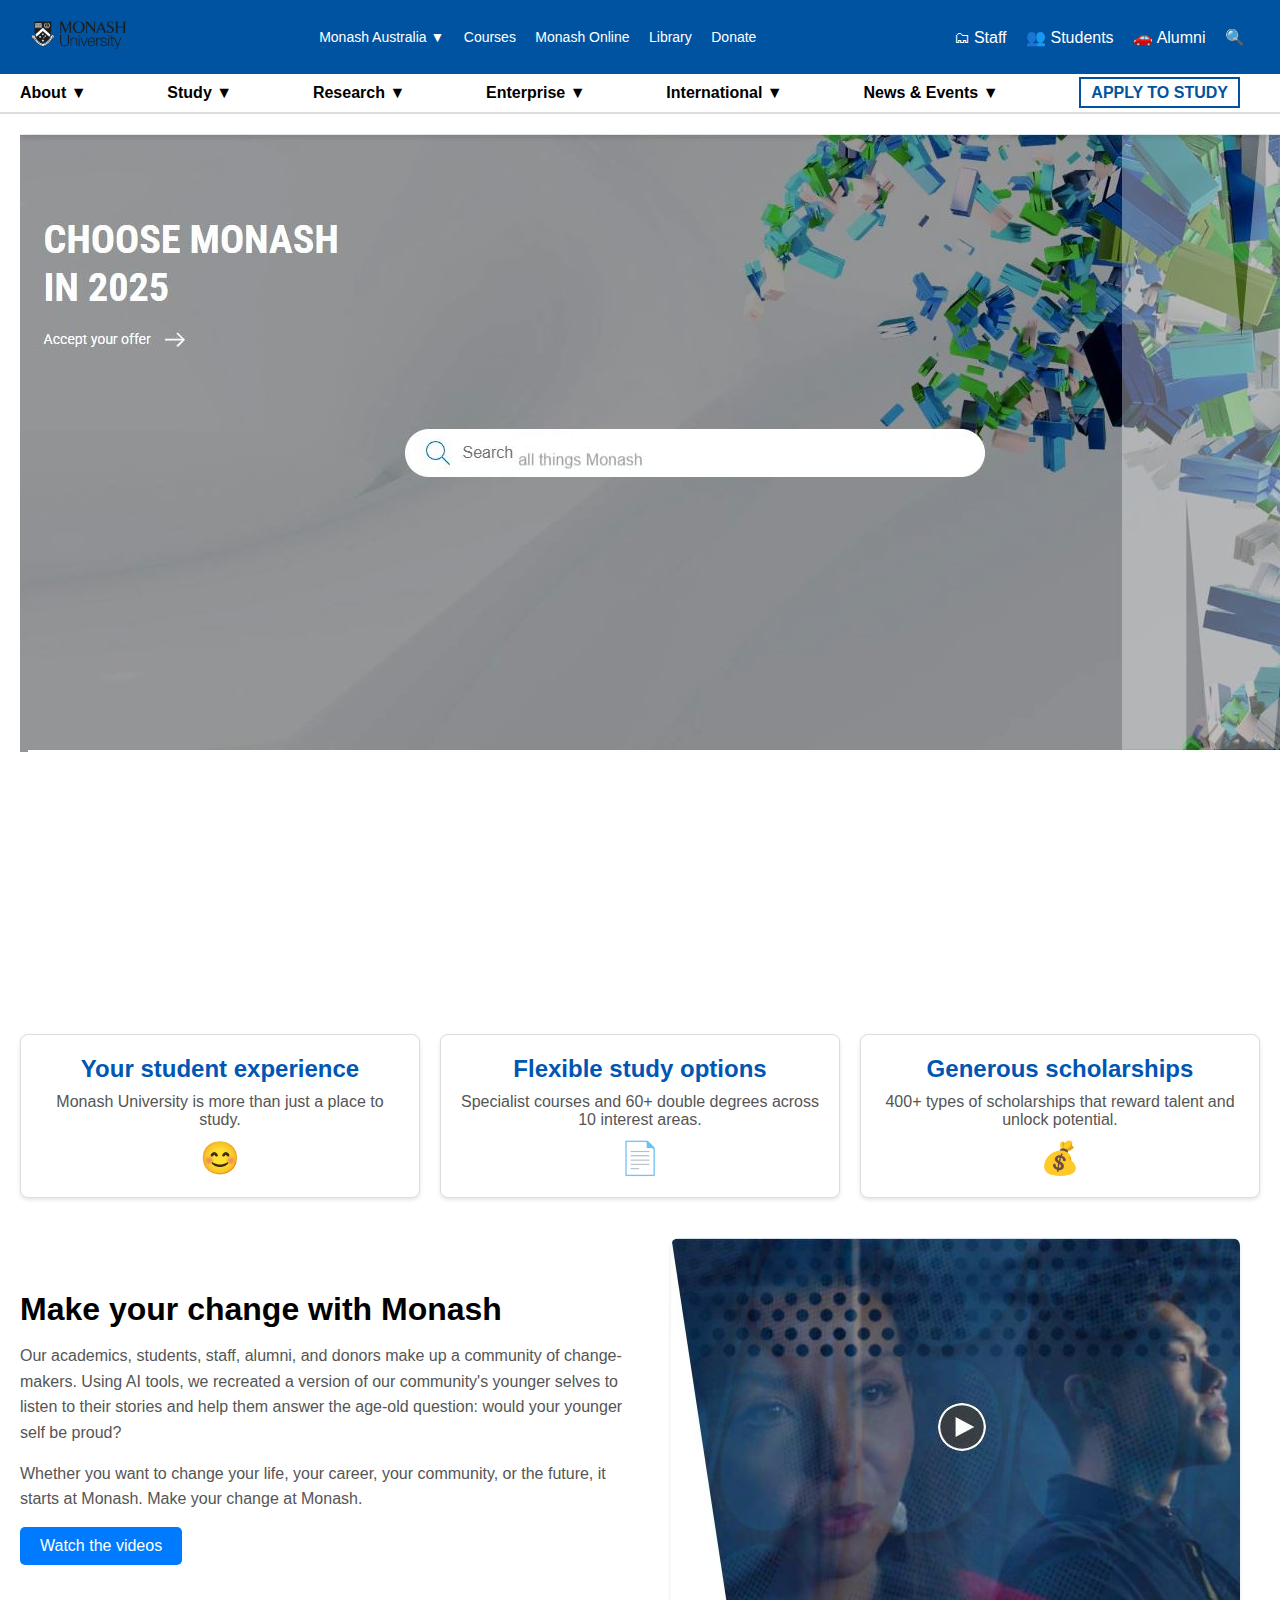
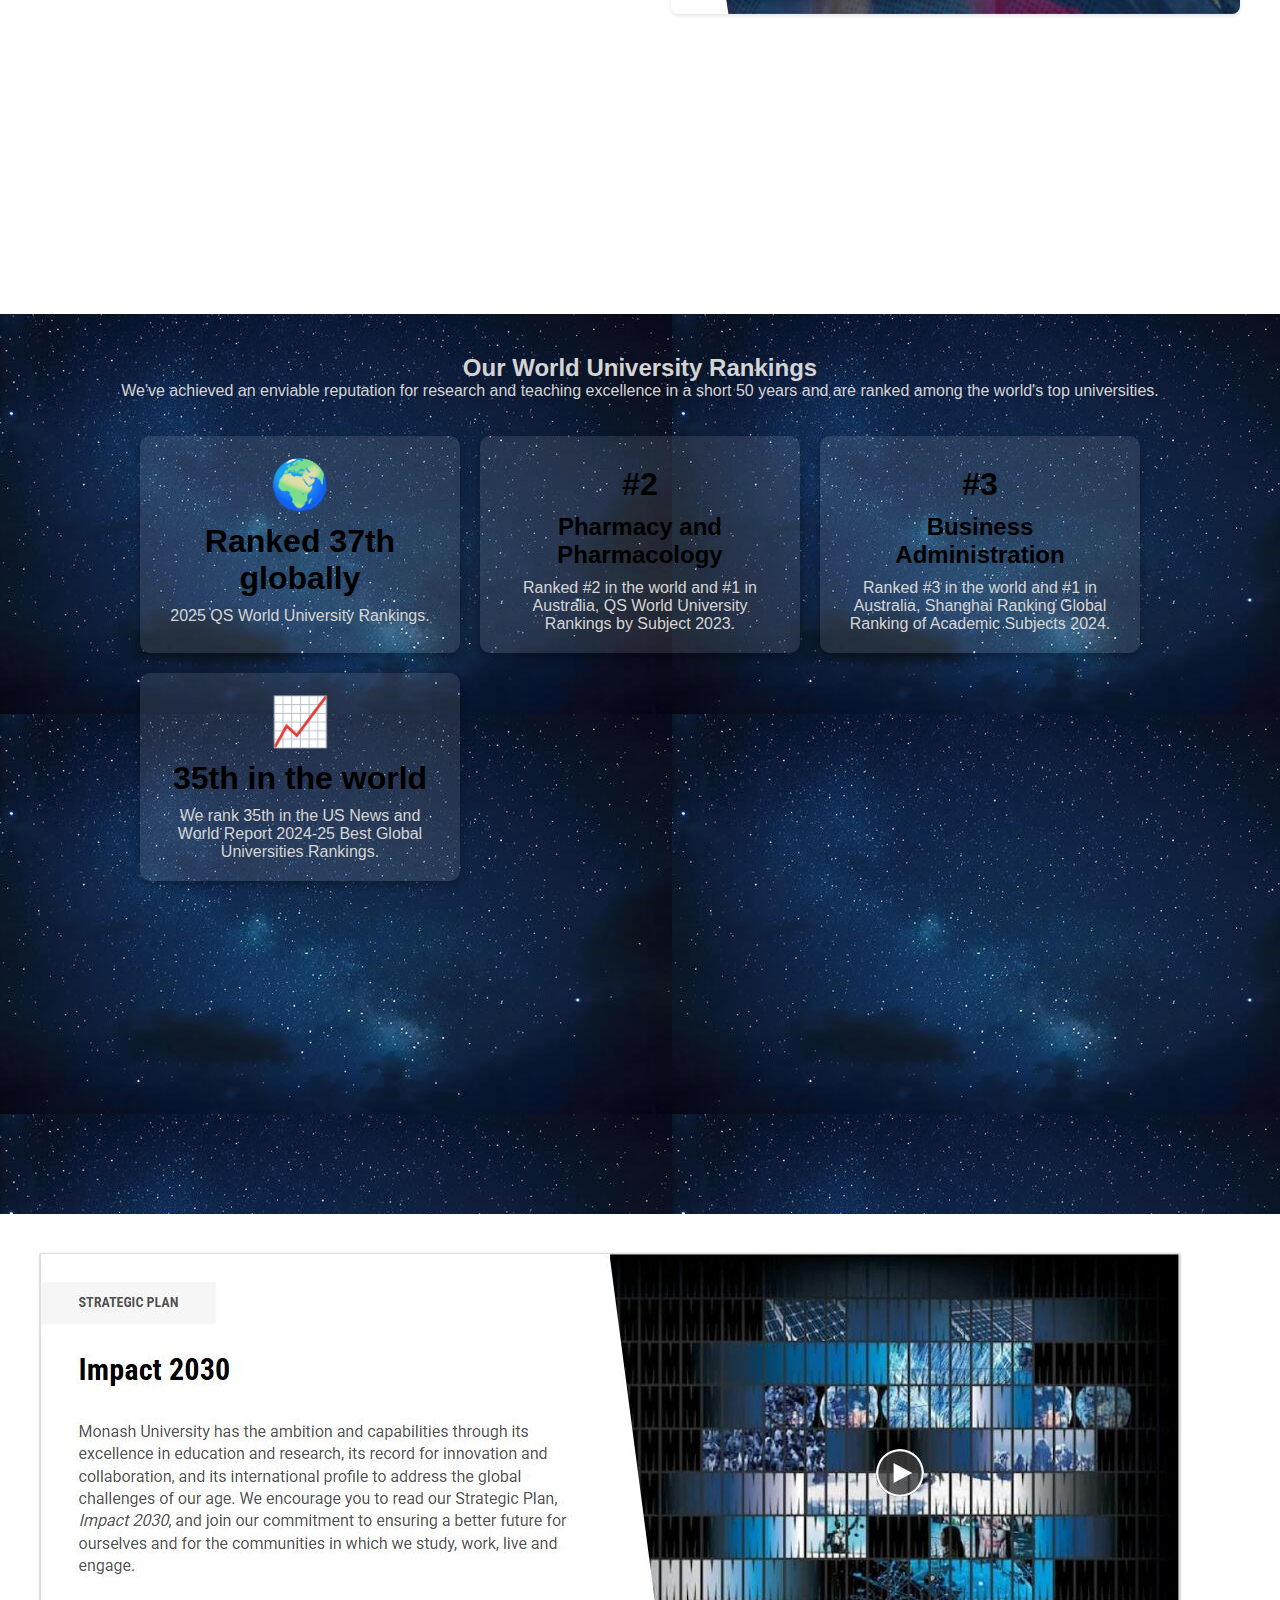
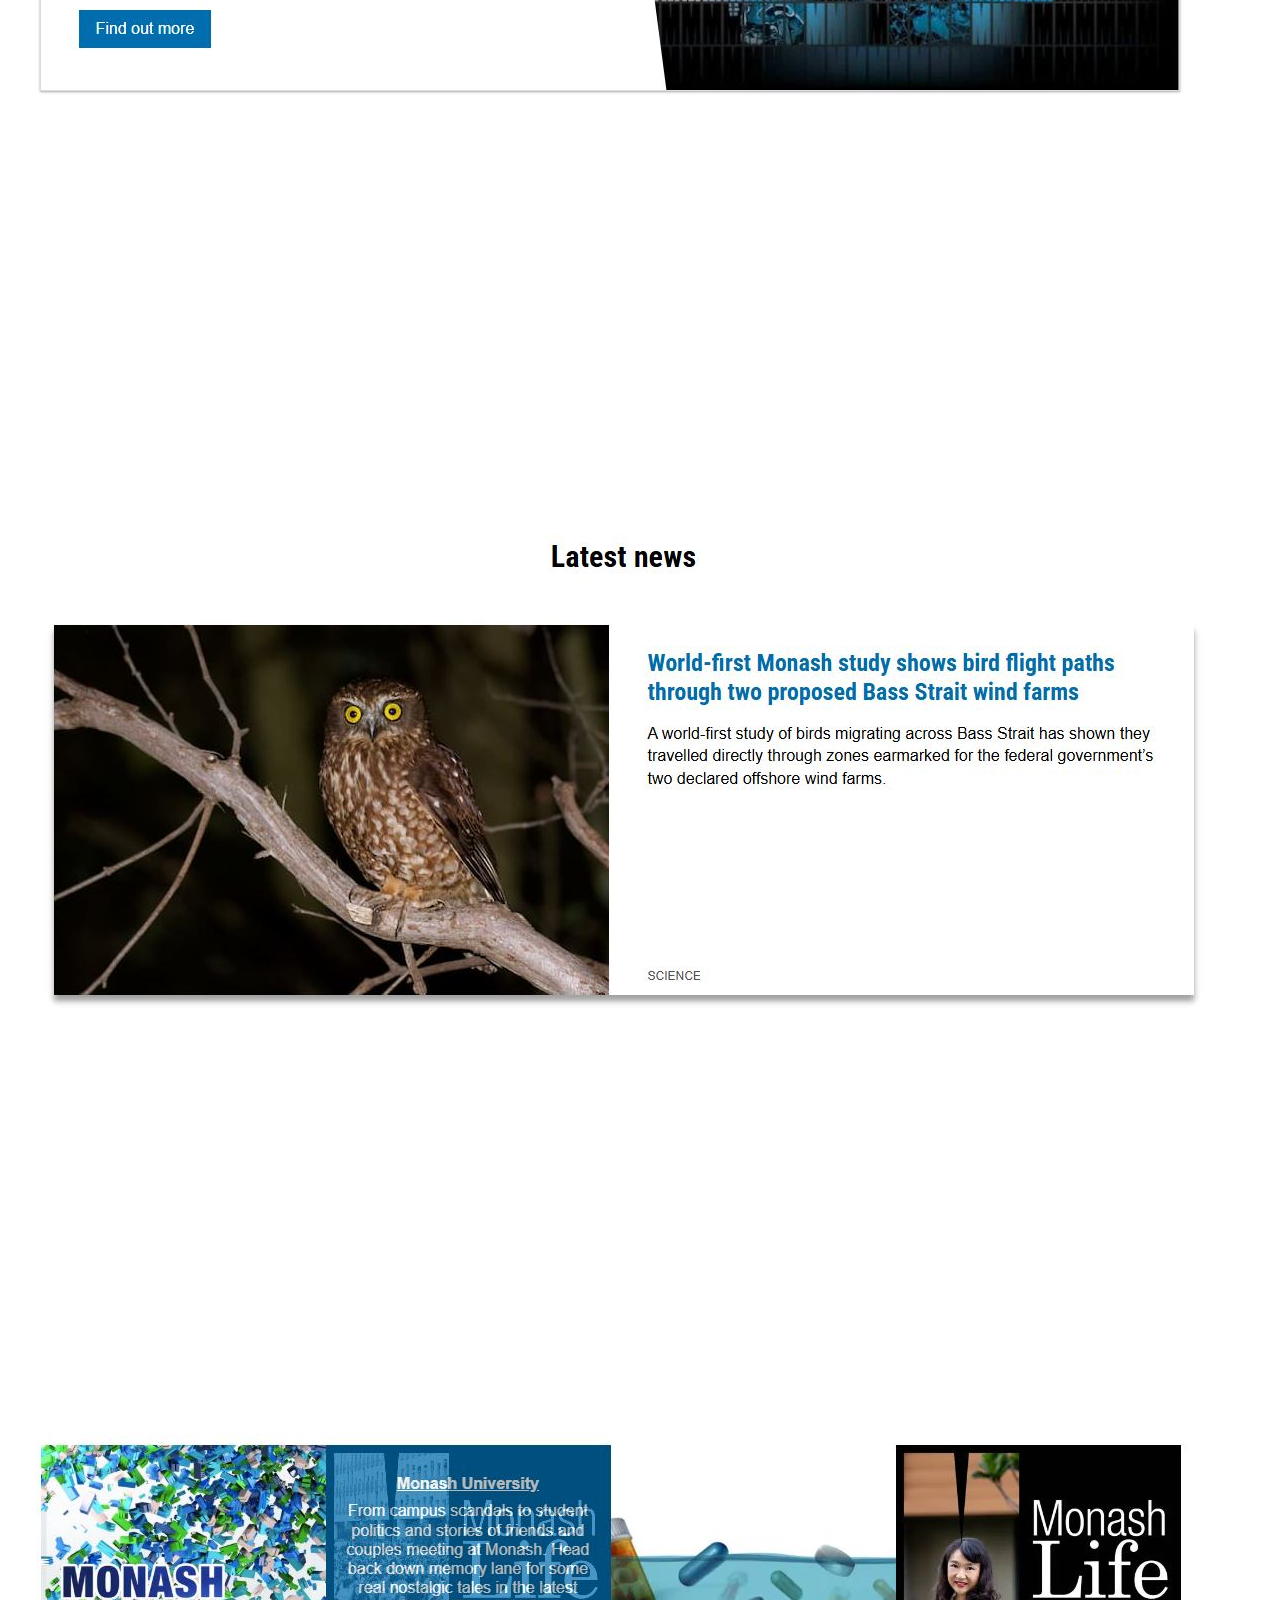
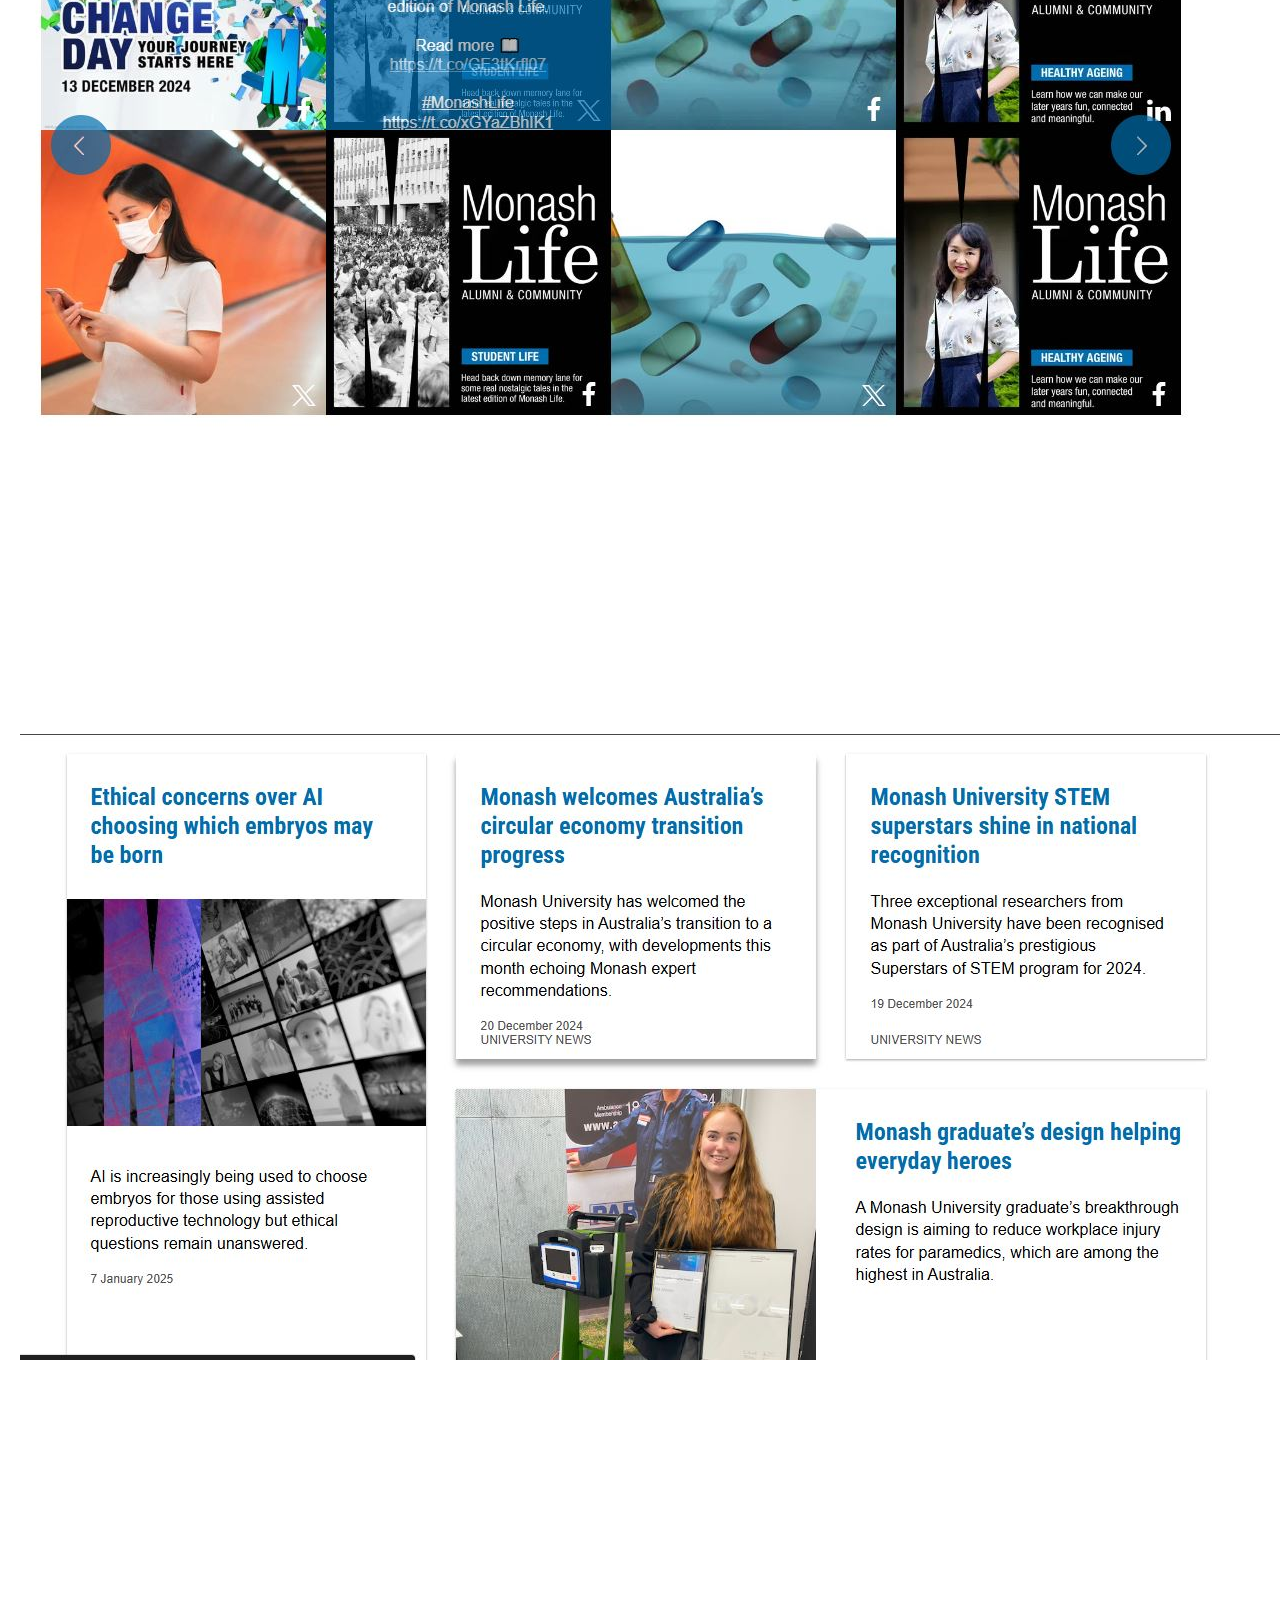
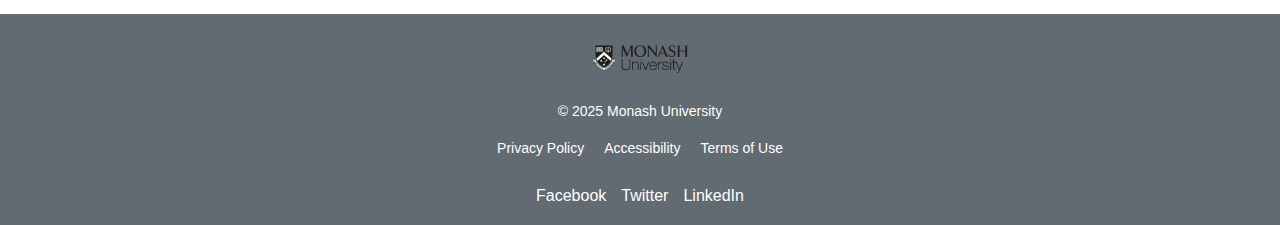
==== home.html @ 0e844076 "first commit" ====
<!DOCTYPE html>
<html lang="en">
<head>
    <meta charset="UTF-8">
    <meta name="viewport" content="width=device-width, initial-scale=1.0">
    <title>Monash University</title>
    <link rel="stylesheet" href="style.css">
</head>
<body>

  <header class="header">
    <div class="header-top">
        <a href="#" class="logo">
            <img src="monash logo.png" alt="Monash University Logo">
        </a>
        <div class="header-links">
            <a href="#">Monash Australia ▼</a>
            <a href="#">Courses</a>
            <a href="#">Monash Online</a>
            <a href="#">Library</a>
            <a href="#">Donate</a>
        </div>
        <div class="header-icons">
            <a href="#">🗂 Staff</a>
            <a href="#">👥 Students</a>
            <a href="#">🚗 Alumni</a>
            <a href="#">🔍</a>
        </div>
    </div>
</header>

<nav class="navbar">
    <ul class="nav-list">
      <li class="dropdown">
        <a href="#">About ▼</a>
        <ul class="dropdown-menu">
            <li><a href="#">Who we are</a></li>
            <li><a href="#">Structure</a></li>
        </ul>
    </li>
    <li class="dropdown">
      <a href="#">Study ▼</a>
      <ul class="dropdown-menu">
          <li><a href="#">Why Monash</a></li>
          <li><a href="#">How to Apply</a></li>
      </ul>
  </li>
  <li class="dropdown">
    <a href="#">Research ▼</a>
    <ul class="dropdown-menu">
        <li><a href="#">Find a Researcher</a></li>
        <li><a href="#">Donate to researcher</a></li>
    </ul>
</li><li class="dropdown">
  <a href="#">Enterprise ▼</a>
  <ul class="dropdown-menu">
      <li><a href="#">Contact Us</a></li>
  </ul>
</li>
        <li class="dropdown">
            <a href="#">International ▼</a>
            <ul class="dropdown-menu">
                <li><a href="#">Global Partnership</a></li>
                <li><a href="#">Programs</a></li>
            </ul>
        </li>
        <li class="dropdown">
          <a href="#">News & Events ▼</a>
          <ul class="dropdown-menu">
              <li><a href="#">Upcoming Events</a></li>
          </ul>
      </li>
        <li>
            <a href="#" class="btn-apply">Apply to Study</a>
        </li>
    </ul>
</nav>



<section id="section a" class="section a">
  <img src="front page.JPG" alt="front page">
</section>
<section class="features-section">
  <div class="features-grid">
    <div class="feature-card">
      <h3>Your student experience</h3>
      <p>Monash University is more than just a place to study.</p>
      <div class="icon">😊</div>
    </div>
    <div class="feature-card">
      <h3>Flexible study options</h3>
      <p>Specialist courses and 60+ double degrees across 10 interest areas.</p>
      <div class="icon">📄</div>
    </div>
    <div class="feature-card">
      <h3>Generous scholarships</h3>
      <p>400+ types of scholarships that reward talent and unlock potential.</p>
      <div class="icon">💰</div>
    </div>
  </div>
  <div class="highlight-section">
    <div class="highlight-text">
      <h2>Make your change with Monash</h2>
      <p>
        Our academics, students, staff, alumni, and donors make up a community of change-makers. Using AI tools, we recreated a version of our community's younger selves to listen to their stories and help them answer the age-old question: would your younger self be proud?
      </p>
      <p>
        Whether you want to change your life, your career, your community, or the future, it starts at Monash. Make your change at Monash.
      </p>
      <a href="#" class="cta-button">Watch the videos</a>
    </div>
    <div class="highlight-image">
      <img src="img1.JPG" alt="Video Placeholder">
    </div>
  </div>
</section>


<section class="rank">
<section class="rankings-section">
  <h2 class="hehe">Our World University Rankings</h2>
  <p class="hehe">
    We've achieved an enviable reputation for research and teaching excellence in a short 50 years and are ranked among the world's top universities.
  </p>
  <br>
  <br>
  <div class="rankings-grid">
    <div class="ranking-card">
      <div class="icon">🌍</div>
      <h2>Ranked 37th globally</h2>
      <p>2025 QS World University Rankings.</p>
    </div>
    <div class="ranking-card">
      <h2>#2</h2>
      <h3>Pharmacy and Pharmacology</h3>
      <p>
        Ranked #2 in the world and #1 in Australia, QS World University Rankings by Subject 2023.
      </p>
    </div>
    <div class="ranking-card">
      <h2>#3</h2>
      <h3>Business Administration</h3>
      <p>
        Ranked #3 in the world and #1 in Australia, Shanghai Ranking Global Ranking of Academic Subjects 2024.
      </p>
    </div>
    <div class="ranking-card">
      <div class="icon">📈</div>
      <h2>35th in the world</h2>
      <p>
        We rank 35th in the US News and World Report 2024-25 Best Global Universities Rankings.
      </p>
    </div>
  </div>
</section>
</section>



<section id="section d" class="section-d">
  
  <img src="SEC-D.JPG" alt="section D">
</section>


<section id="section e" class="section-e">
  <img src="SEC=E.JPG" alt="section E"> 
</section>

<section id="section f" class="section-f">
  <img src="sec g.JPG" alt="section G"> 
</section>

<section id="section f" class="section-f">
  <img src="CONTENT.JPG" alt="section F"> 
</section>

    <footer class="footer">
      <div class="footer-content">
          <div class="footer-logo">
              <img src="monash logo.png" alt="Monash University Logo">
              <p>© 2025 Monash University</p>
          </div>
          <div class="footer-links">
              <ul>
                  <li><a href="#">Privacy Policy</a></li>
                  <li><a href="#">Accessibility</a></li>
                  <li><a href="#">Terms of Use</a></li>
              </ul>
          </div>
          <div class="footer-social">
              <a href="#">Facebook</a>
              <a href="#">Twitter</a>
              <a href="#">LinkedIn</a>
          </div>
      </div>
  </footer>

</body>
</html>
---- style.css ----
body {
    font-family: Arial, sans-serif;
    margin: 0;
    padding: 0;
    scroll-behavior: smooth;
}
* {
    margin: 0;
    padding: 0;
    box-sizing: border-box;
    font-family: Arial, sans-serif;
}

/* Header Styles */
.header {
    background-color: #0053A0;
    color: white;
    padding: 10px 20px;
}

.header-top {
    display: flex;
    justify-content: space-between;
    align-items: center;
}

.logo img {
    height: 50px;
}

.header-links a, .header-icons a {
    color: white;
    margin-right: 15px;
    text-decoration: none;
    font-size: 14px;
}

.header-icons a {
    font-size: 16px;
}

/* Navbar Styles */
.navbar {
    background-color: white;
    padding: 10px 20px;
    border-bottom: 2px solid #ddd;
}

.nav-list {
    list-style: none;
    display: flex;
    align-items: center;
    justify-content: space-between;
}

.nav-list li {
    margin-right: 20px;
    position: relative;
}

.nav-list a {
    text-decoration: none;
    color: black;
    font-size: 16px;
    font-weight: bold;
}

.nav-list .btn-apply {
    border: 2px solid #0053A0;
    padding: 5px 10px;
    color: #0053A0;
    text-transform: uppercase;
    font-weight: bold;
    text-align: center;
}

/* Dropdown Styles */
.dropdown-menu {
    display: none;
    position: absolute;
    background-color: white;
    border: 1px solid #ddd;
    top: 100%;
    left: 0;
    list-style: none;
    padding: 10px 0;
    z-index: 100;
}

.dropdown-menu li {
    padding: 5px 20px;
    white-space: nowrap;
}

.dropdown-menu li a {
    color: black;
    text-decoration: none;
}

.dropdown:hover .dropdown-menu {
    display: block;
}




  
   
  section {
    position:center;
    padding: 20px;
    height: 100vh; /* For demonstration, each section takes full viewport height */
  }
  
  /* Footer Styling */
.footer {
    background-color: #626a72; /* Monash Blue */
    color: white;
    padding: 20px 0;
    text-align: center;
}

.footer-content {
    display: flex;
    flex-direction: column;
    align-items: center;
    justify-content: center;
    max-width: 1200px;
    margin: 0 auto;
    text-align: center;
}

.footer-logo img {
    height: 50px;
    margin-bottom: 10px;
}

.footer-logo p {
    font-size: 14px;
    margin-top: 5px;
}

.footer-links ul {
    list-style: none;
    display: flex;
    gap: 20px;
    margin: 20px 0;
}

.footer-links li {
    display: inline;
}

.footer-links a {
    color: white;
    text-decoration: none;
    font-size: 14px;
}

.footer-links a:hover {
    text-decoration: underline;
}

.footer-social {
    display: flex;
    gap: 15px;
    margin-top: 10px;
}

.footer-social a {
    color: white;
    text-decoration: none;
    font-size: 16px;
}

.footer-social a:hover {
    text-decoration: underline;
}
  section a{
    background-image: url("front page.JPG");
    size-adjust: auto;
  }


  section-e{
    body {
        font-family: Arial, sans-serif;
        margin: 0;
        padding: 0;
        background-color: #f9f9f9;
      }
      
      .news-container {
        width: 80%;
        max-width: 1200px;
        margin: 50px auto;
        background-color: #ffffff;
        box-shadow: 0 4px 6px rgba(0, 0, 0, 0.1);
        border-radius: 8px;
        overflow: hidden;
        padding: 20px;
      }
      
      .news-header {
        font-size: 24px;
        font-weight: bold;
        margin-bottom: 20px;
        color: #000;
        text-align: center;
      }
      
      .news-content {
        display: flex;
        gap: 20px;
      }
      
      .news-image {
        width: 40%;
        max-height: 300px;
        object-fit: cover;
        border-radius: 8px;
      }
      
      .news-text {
        width: 60%;
        display: flex;
        flex-direction: column;
        justify-content: space-between;
      }
      
      .news-title {
        font-size: 20px;
        font-weight: bold;
        color: #0056b3;
        margin-bottom: 10px;
      }
      
      .news-description {
        font-size: 16px;
        line-height: 1.6;
        color: #333;
      }
      
      .news-category {
        font-size: 14px;
        font-weight: bold;
        text-transform: uppercase;
        color: #888;
        margin-top: 10px;
      }

  }


  section-d{
    background-image: url("SEC=E.JPG");
    size-adjust: auto;
  }


  section-f{
    body {
        font-family: Arial, sans-serif;
        margin: 0;
        padding: 0;
        background-color: #f9f9f9;
      }
      
      .strategic-plan-container {
        width: 80%;
        max-width: 1200px;
        margin: 50px auto;
        background-color: #ffffff;
        display: flex;
        align-items: center;
        gap: 20px;
        padding: 20px;
        border-radius: 8px;
        box-shadow: 0 4px 6px rgba(0, 0, 0, 0.1);
      }
      
      .strategic-plan-text {
        width: 50%;
      }
      
      .strategic-plan-header {
        font-size: 14px;
        font-weight: bold;
        text-align: center;
        text-transform: uppercase;
        color: #666;
        margin-bottom: 10px;
      }
      
      
      .plan-title {
        font-size: 24px;
        font-weight: bold;
        color: #000;
        margin-bottom: 15px;
      }
      
      .plan-description {
        font-size: 16px;
        line-height: 1.6;
        color: #333;
        margin-bottom: 20px;
      }
      
      .plan-button {
        display: inline-block;
        padding: 10px 20px;
        background-color: #0056b3;
        color: #ffffff;
        text-decoration: none;
        border-radius: 4px;
        font-size: 14px;
        font-weight: bold;
        transition: background-color 0.3s ease;
      }
      
      .plan-button:hover {
        background-color: #003d82;
      }
      
      .strategic-plan-image {
        width: 50%;
        position: relative;
      }
      
      .plan-image {
        size-adjust: auto;
      }
      
      .play-button {
        position: absolute;
        top: 50%;
        left: 50%;
        transform: translate(-50%, -50%);
        background-color: rgba(0, 0, 0, 0.6);
        color: #ffffff;
        width: 50px;
        height: 50px;
        display: flex;
        align-items: center;
        justify-content: center;
        border-radius: 50%;
        cursor: pointer;
      }
      
      .play-button span {
        font-size: 24px;
        line-height: 1;
      }
  }



.features-section{
    /* styles.css */
body {
    margin: 0;
    font-family: Arial, sans-serif;
    color: #333;
    background-color: #f8f9fa;
  }
  
  .features-section {
    padding: 40px 20px;
  }
  
  .features-grid {
    display: grid;
    grid-template-columns: repeat(auto-fit, minmax(250px, 1fr));
    gap: 20px;
    margin-bottom: 40px;
  }
  
  .feature-card {
    background: #fff;
    padding: 20px;
    border: 1px solid #ddd;
    border-radius: 8px;
    text-align: center;
    box-shadow: 0 2px 4px rgba(0, 0, 0, 0.1);
    transition: transform 0.3s;
  }
  
  .feature-card:hover {
    transform: translateY(-10px);
  }
  
  .feature-card h3 {
    font-size: 1.5em;
    margin-bottom: 10px;
    color: #0056b3;
  }
  
  .feature-card p {
    font-size: 1em;
    color: #555;
  }
  
  .feature-card .icon {
    font-size: 2em;
    margin-top: 10px;
    color: #007bff;
  }
  
  .highlight-section {
    display: flex;
    flex-wrap: wrap;
    gap: 20px;
    align-items: center;
  }
  
  .highlight-text {
    flex: 1;
    min-width: 300px;
  }
  
  .highlight-text h2 {
    font-size: 2em;
    color: #000;
    margin-bottom: 15px;
  }
  
  .highlight-text p {
    font-size: 1em;
    line-height: 1.6;
    margin-bottom: 15px;
    color: #555;
  }
  
  .highlight-text .cta-button {
    display: inline-block;
    padding: 10px 20px;
    background: #007bff;
    color: #fff;
    text-decoration: none;
    border-radius: 5px;
    transition: background 0.3s;
  }
  
  .highlight-text .cta-button:hover {
    background: #0056b3;
  }
  
  .highlight-image {
    flex: 1;
    min-width: 300px;
    text-align: center;
  }
  
  .highlight-image img {
    max-width: 100%;
    border-radius: 8px;
    box-shadow: 0 2px 4px rgba(0, 0, 0, 0.1);
  }
}

.rankings-section{
body {
    margin: 0;
    font-family: Arial, sans-serif;
    background-color: #0d52b9;
    color: #fff;
  }
  .rankings-section {
    text-align: center;
    padding: 50px 20px;
  }
  
  .rankings-section h1 {
    font-size: 2.5em;
    margin-bottom: 20px;
  }
  
  .rankings-section .description {
    font-size: 1.2em;
    margin-bottom: 40px;
    color: #d4d4d4;
  }
  
  .rankings-grid {
    display: grid;
    grid-template-columns: repeat(auto-fit, minmax(250px, 1fr));
    gap: 20px;
    max-width: 1000px;
    margin: 0 auto;
  }
  
  .ranking-card {
    background: rgba(255, 255, 255, 0.1);
    padding: 20px;
    border-radius: 10px;
    box-shadow: 0 4px 8px rgba(0, 0, 0, 0.3);
    text-align: center;
    transition: transform 0.3s;
  }
  
  .ranking-card:hover {
    transform: translateY(-10px);
  }
  
  .ranking-card h2 {
    font-size: 2em;
    margin: 10px 0;
  }
  
  .ranking-card h3 {
    font-size: 1.5em;
    margin: 10px 0;
  }
  
  .ranking-card p {
    font-size: 1em;
    color: #d4d4d4;
  }
  
  .ranking-card .icon {
    font-size: 3em;
    margin-bottom: 10px;
  }
}

.hehe{
    color: #d4d4d4;
    text-align: center;
}
.hehe h2{
    
    color: #d4d4d4;
    text-align: center;
}
.rank{
   background-image: url(pic.jpg);

}
/* Media Queries for Responsiveness */
@media only screen and (max-width: 768px) {
  .header-top,
  .header-links,
  .header-icons,
  .nav-list {
      flex-direction: column; /* Stack header and nav items vertically on small screens */
      align-items: center; /* Center items horizontally */
      text-align: center; /* Center text in header and nav items */
  }

  .highlight-section {
      flex-direction: column; /* Stack highlight section elements vertically on small screens */
      align-items: center; /* Center content horizontally */
      text-align: center; /* Center text in highlight section */
  }
}
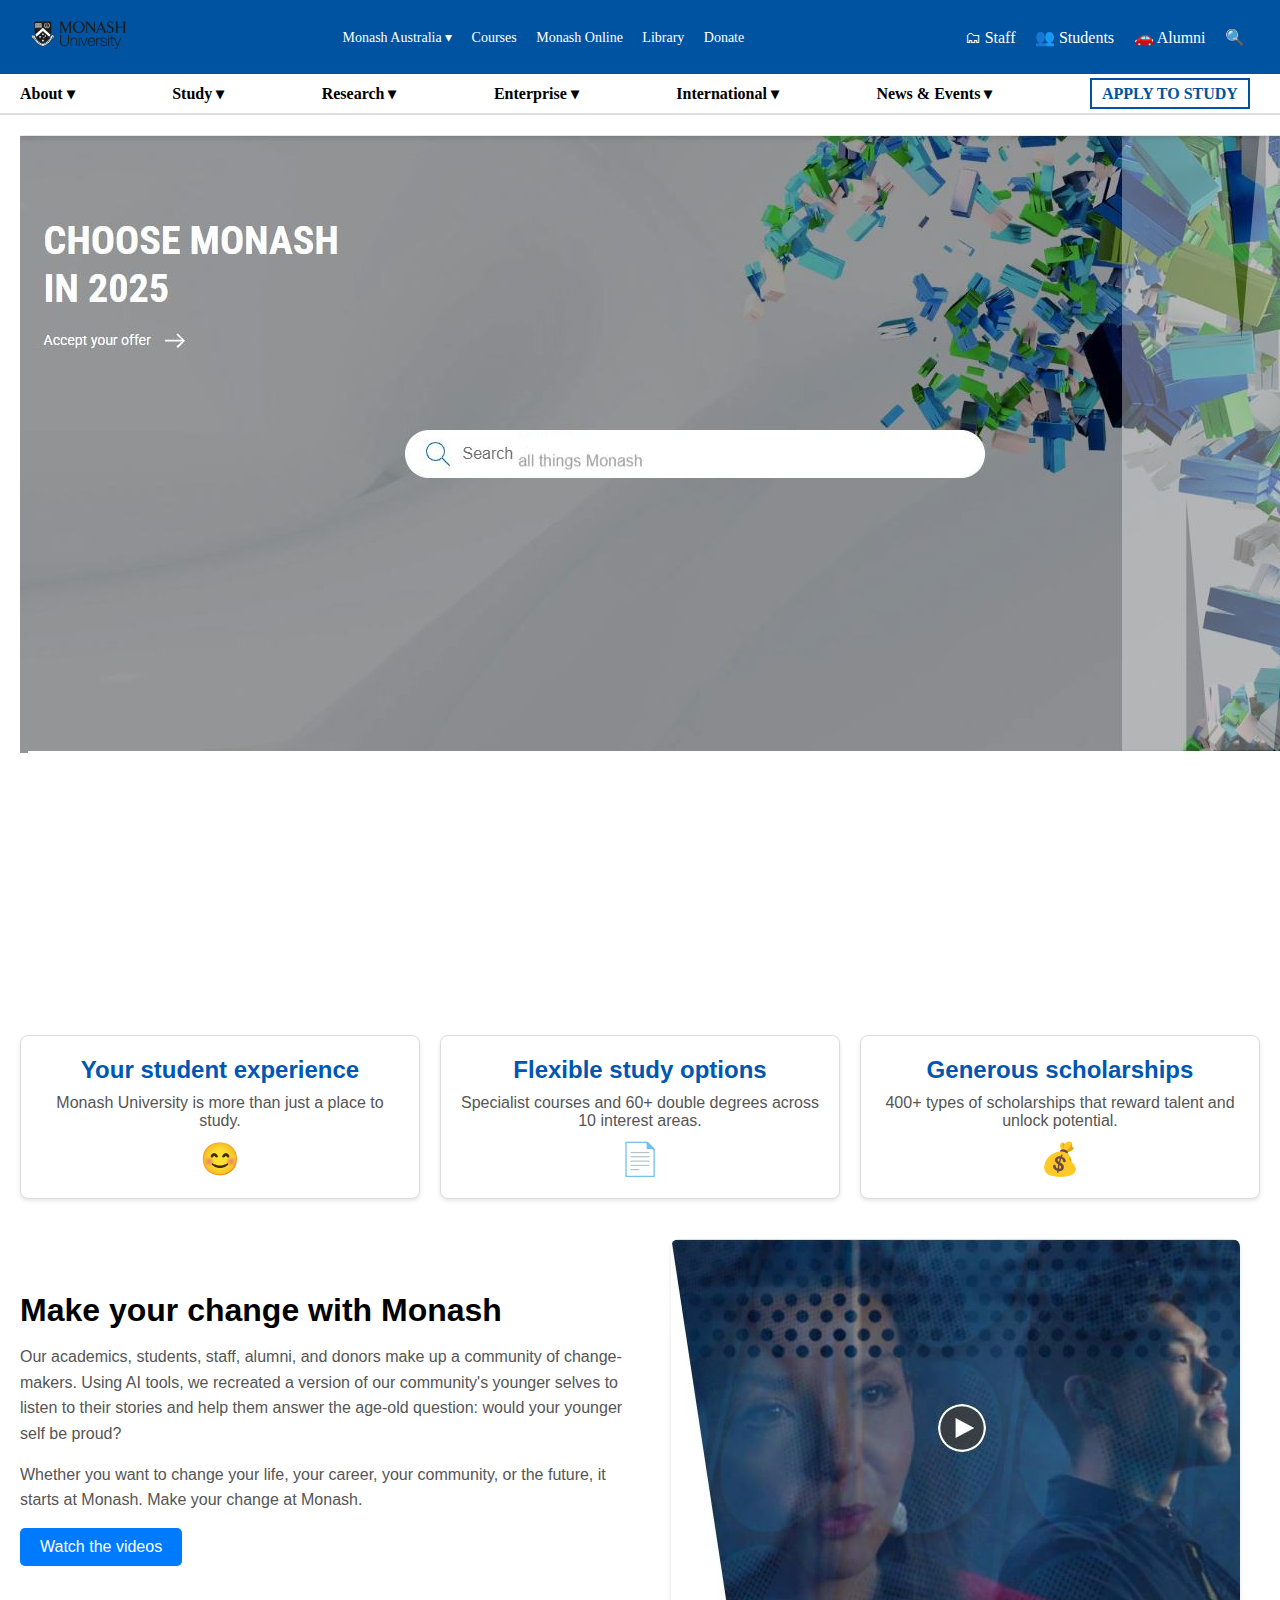
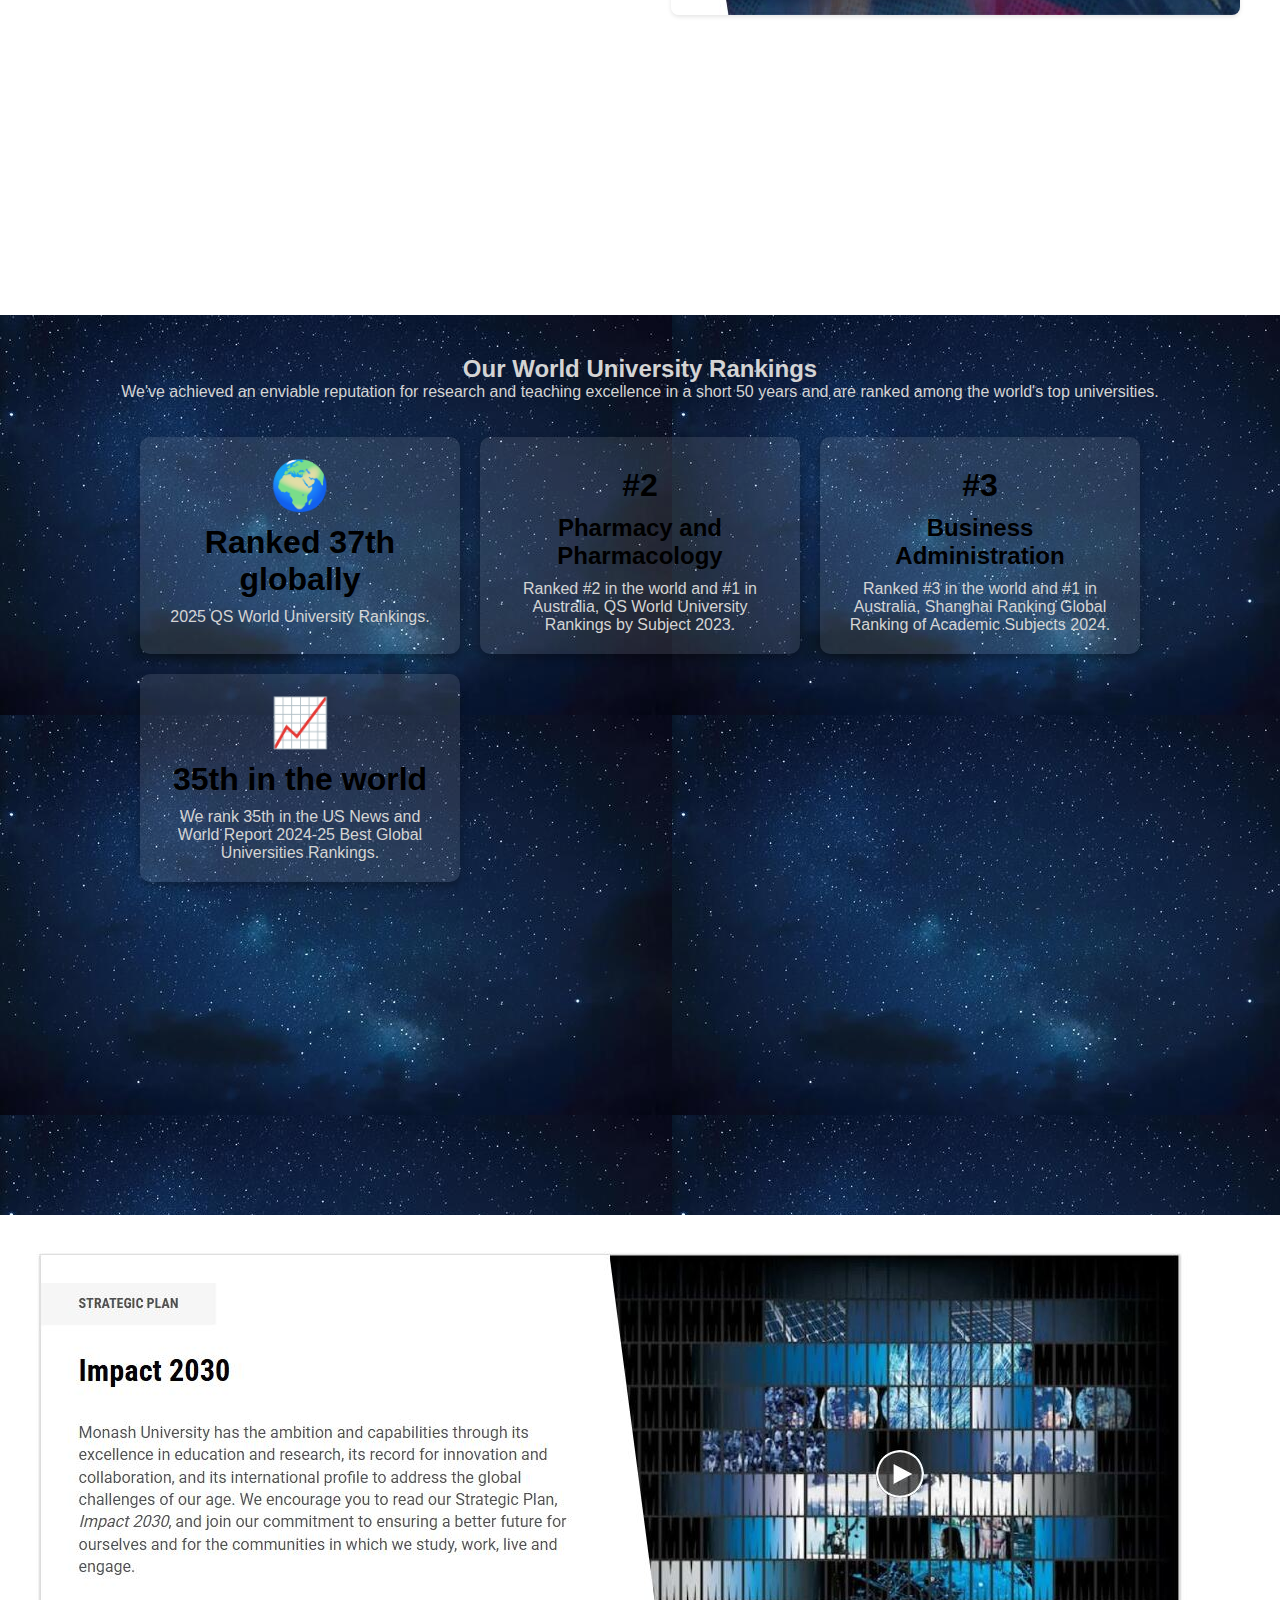
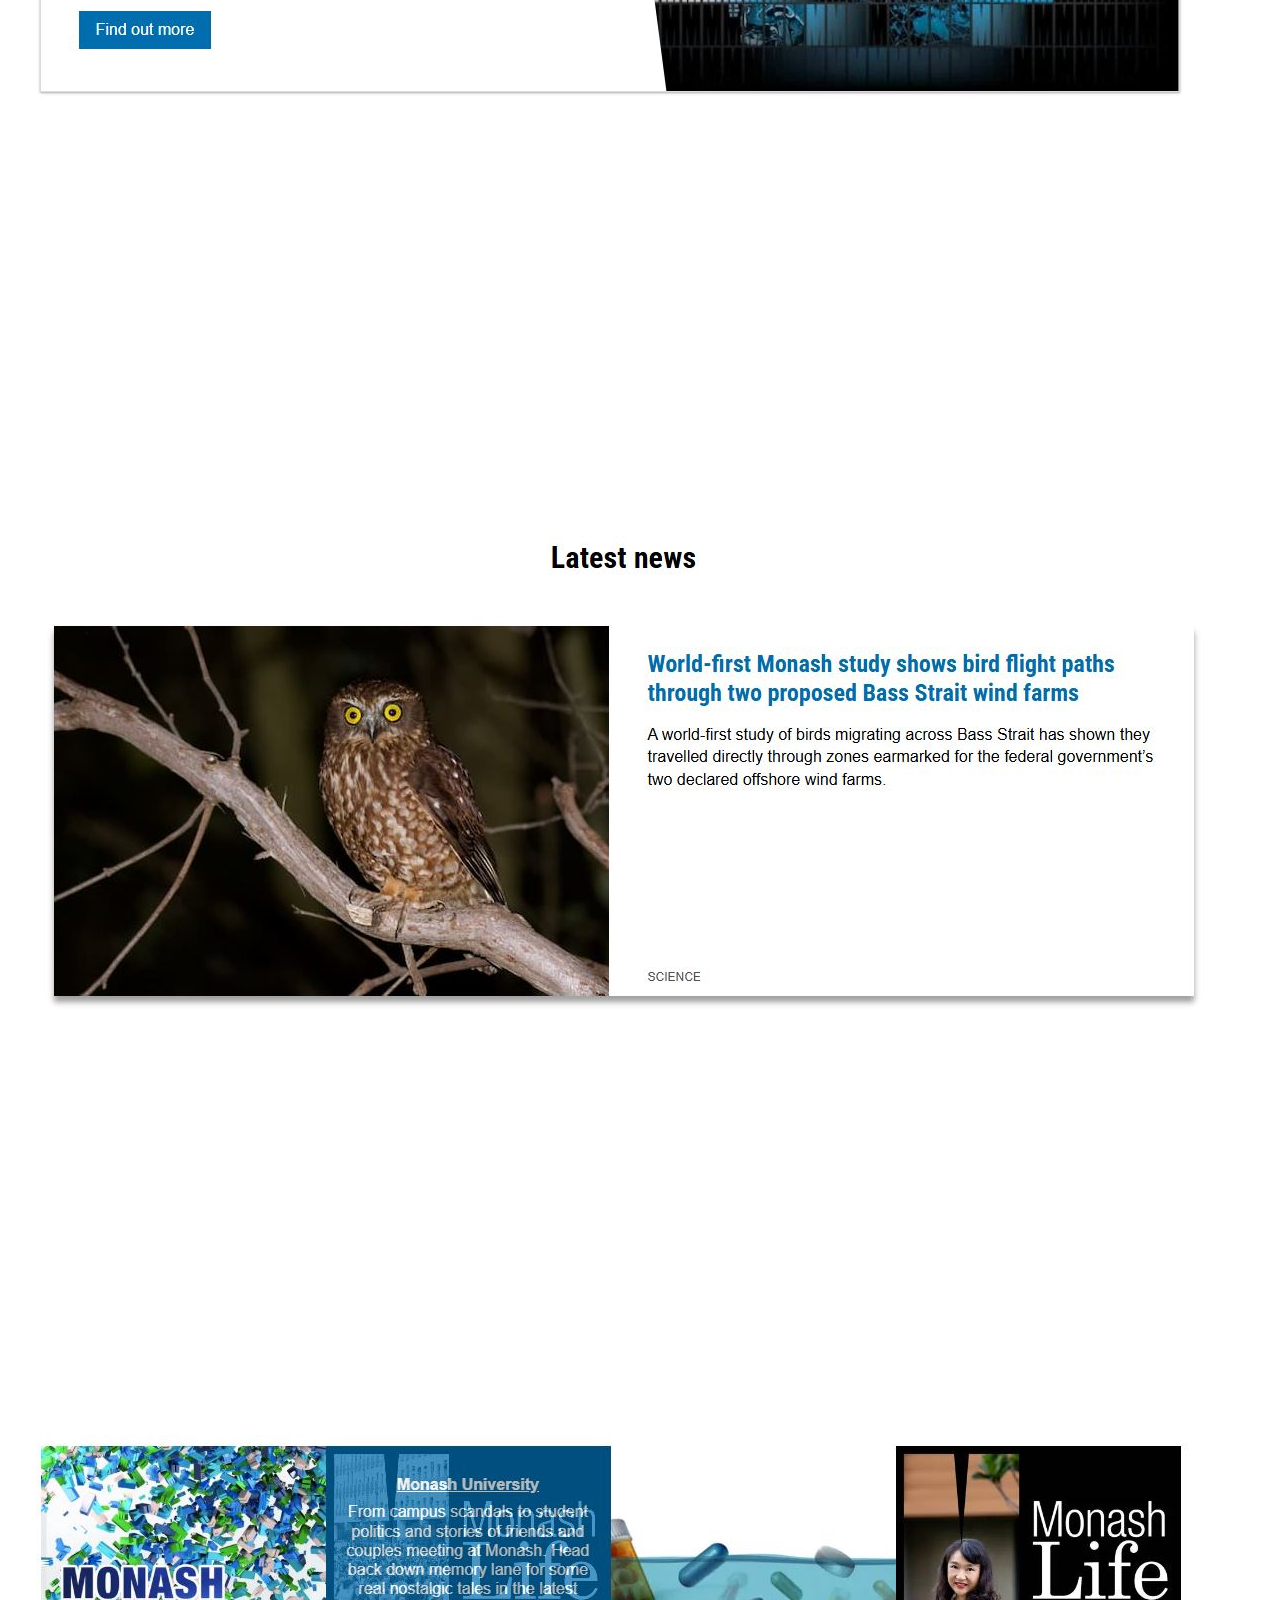
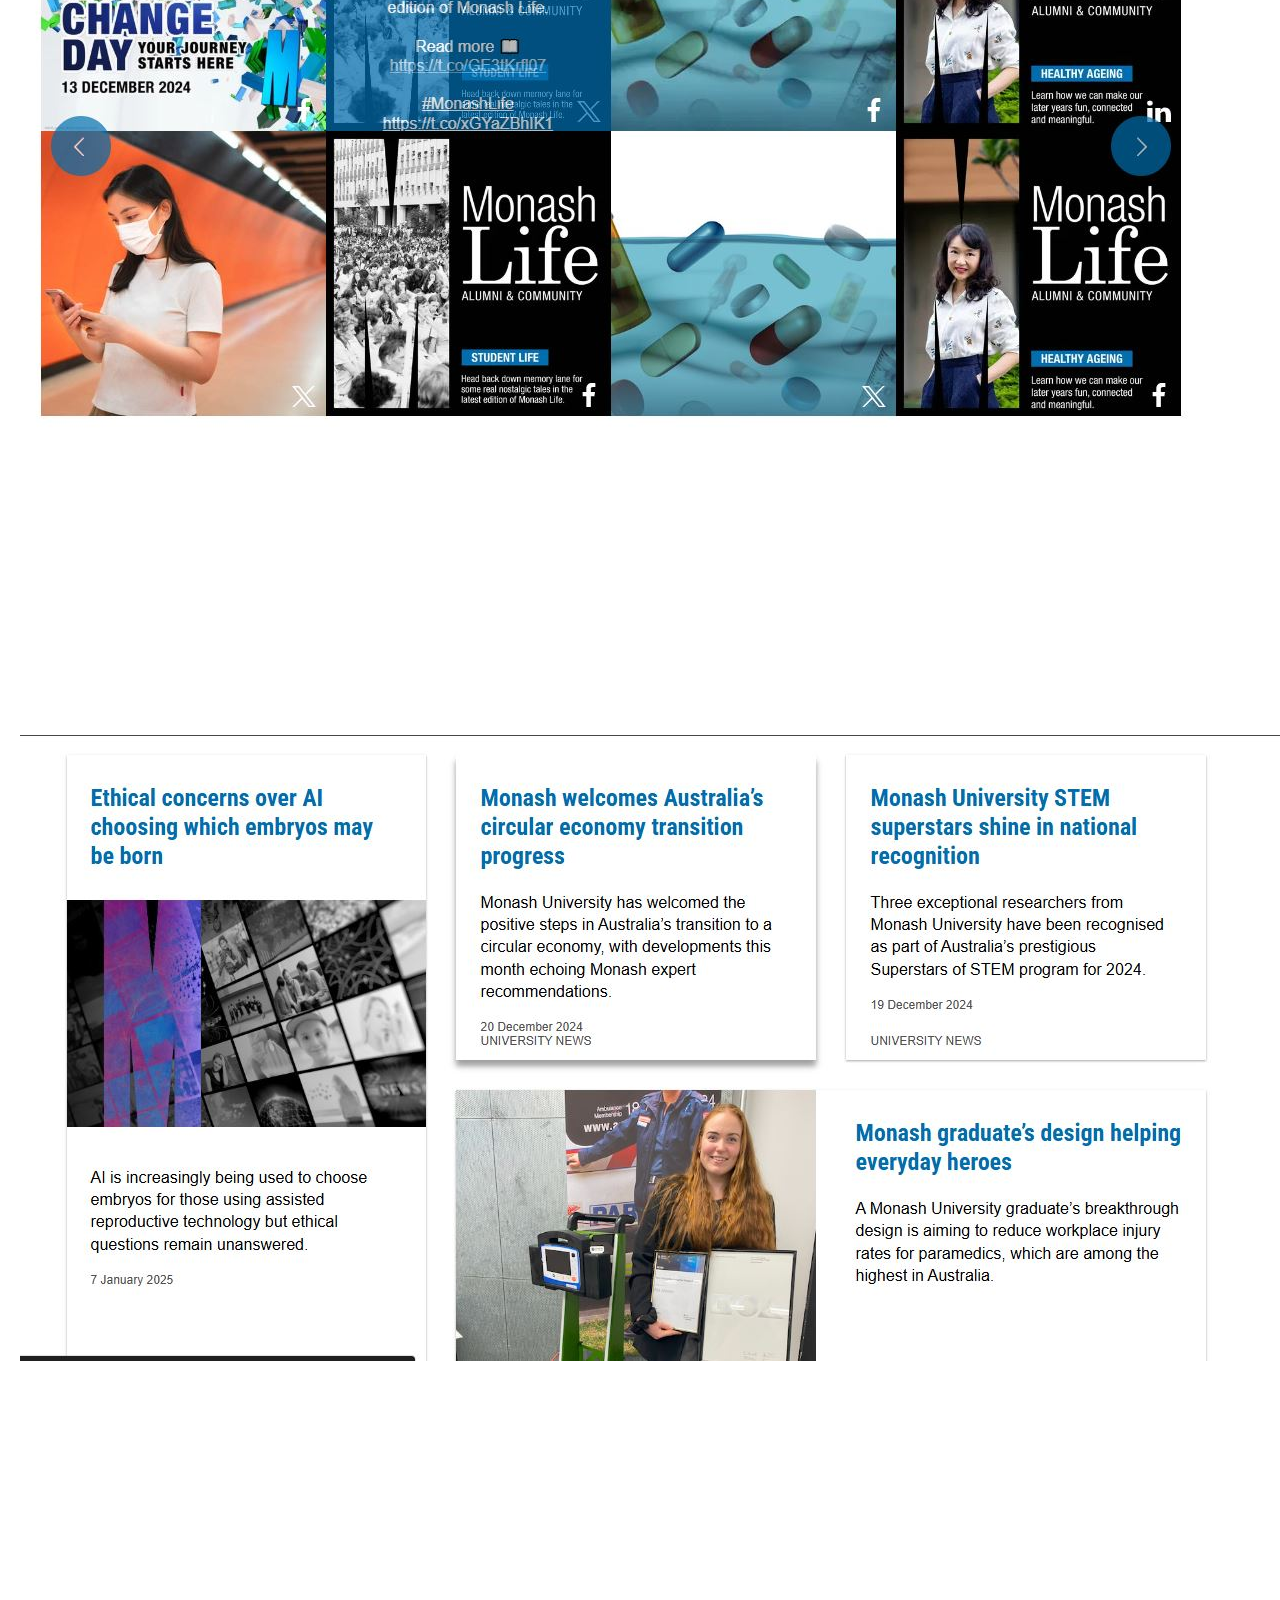
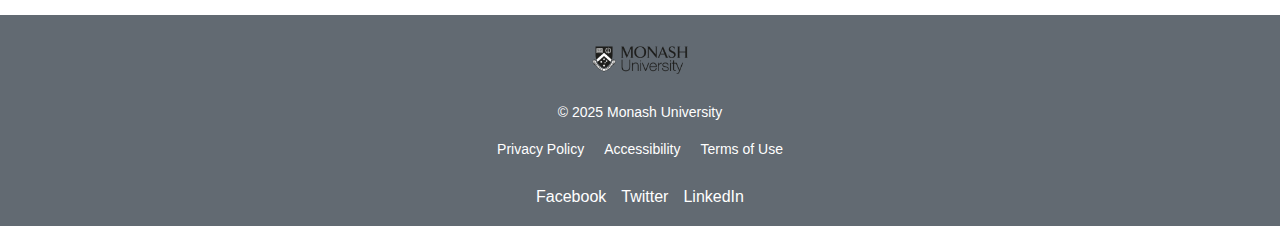
==== commit 5e845513: "first commit" ====
--- a/home.html
+++ b/home.html
@@ -14,7 +14,7 @@
             <img src="monash logo.png" alt="Monash University Logo">
         </a>
         <div class="header-links">
-            <a href="#">Monash Australia ▼</a>
+            <a href="#">Monash Australia  &#9662;</a>
             <a href="#">Courses</a>
             <a href="#">Monash Online</a>
             <a href="#">Library</a>
@@ -32,40 +32,40 @@
 <nav class="navbar">
     <ul class="nav-list">
       <li class="dropdown">
-        <a href="#">About ▼</a>
+        <a href="#">About  &#9662;</a>
         <ul class="dropdown-menu">
             <li><a href="#">Who we are</a></li>
             <li><a href="#">Structure</a></li>
         </ul>
     </li>
     <li class="dropdown">
-      <a href="#">Study ▼</a>
+      <a href="#">Study  &#9662;</a>
       <ul class="dropdown-menu">
           <li><a href="#">Why Monash</a></li>
           <li><a href="#">How to Apply</a></li>
       </ul>
   </li>
   <li class="dropdown">
-    <a href="#">Research ▼</a>
+    <a href="#">Research  &#9662;</a>
     <ul class="dropdown-menu">
         <li><a href="#">Find a Researcher</a></li>
         <li><a href="#">Donate to researcher</a></li>
     </ul>
 </li><li class="dropdown">
-  <a href="#">Enterprise ▼</a>
+  <a href="#">Enterprise  &#9662;</a>
   <ul class="dropdown-menu">
       <li><a href="#">Contact Us</a></li>
   </ul>
 </li>
         <li class="dropdown">
-            <a href="#">International ▼</a>
+            <a href="#">International  &#9662;</a>
             <ul class="dropdown-menu">
                 <li><a href="#">Global Partnership</a></li>
                 <li><a href="#">Programs</a></li>
             </ul>
         </li>
         <li class="dropdown">
-          <a href="#">News & Events ▼</a>
+          <a href="#">News & Events  &#9662;</a>
           <ul class="dropdown-menu">
               <li><a href="#">Upcoming Events</a></li>
           </ul>
--- a/style.css
+++ b/style.css
@@ -22,6 +22,7 @@
     display: flex;
     justify-content: space-between;
     align-items: center;
+    padding:0px;
 }
 
 .logo img {
@@ -33,10 +34,12 @@
     margin-right: 15px;
     text-decoration: none;
     font-size: 14px;
+    font-family: times new roman;
 }
 
 .header-icons a {
     font-size: 16px;
+   
 }
 
 /* Navbar Styles */
@@ -51,11 +54,13 @@
     display: flex;
     align-items: center;
     justify-content: space-between;
+  
 }
 
 .nav-list li {
-    margin-right: 20px;
+    margin-right: 10px;
     position: relative;
+   
 }
 
 .nav-list a {
@@ -63,6 +68,7 @@
     color: black;
     font-size: 16px;
     font-weight: bold;
+    font-family: times new roman;
 }
 
 .nav-list .btn-apply {
@@ -100,13 +106,7 @@
 .dropdown:hover .dropdown-menu {
     display: block;
 }
-
-
-
-
-  
-   
-  section {
+    section {
     position:center;
     padding: 20px;
     height: 100vh; /* For demonstration, each section takes full viewport height */
@@ -439,7 +439,7 @@
     color: #fff;
     text-decoration: none;
     border-radius: 5px;
-    transition: background 0.3s;
+    transition: 0.3s;
   }
   
   .highlight-text .cta-button:hover {
